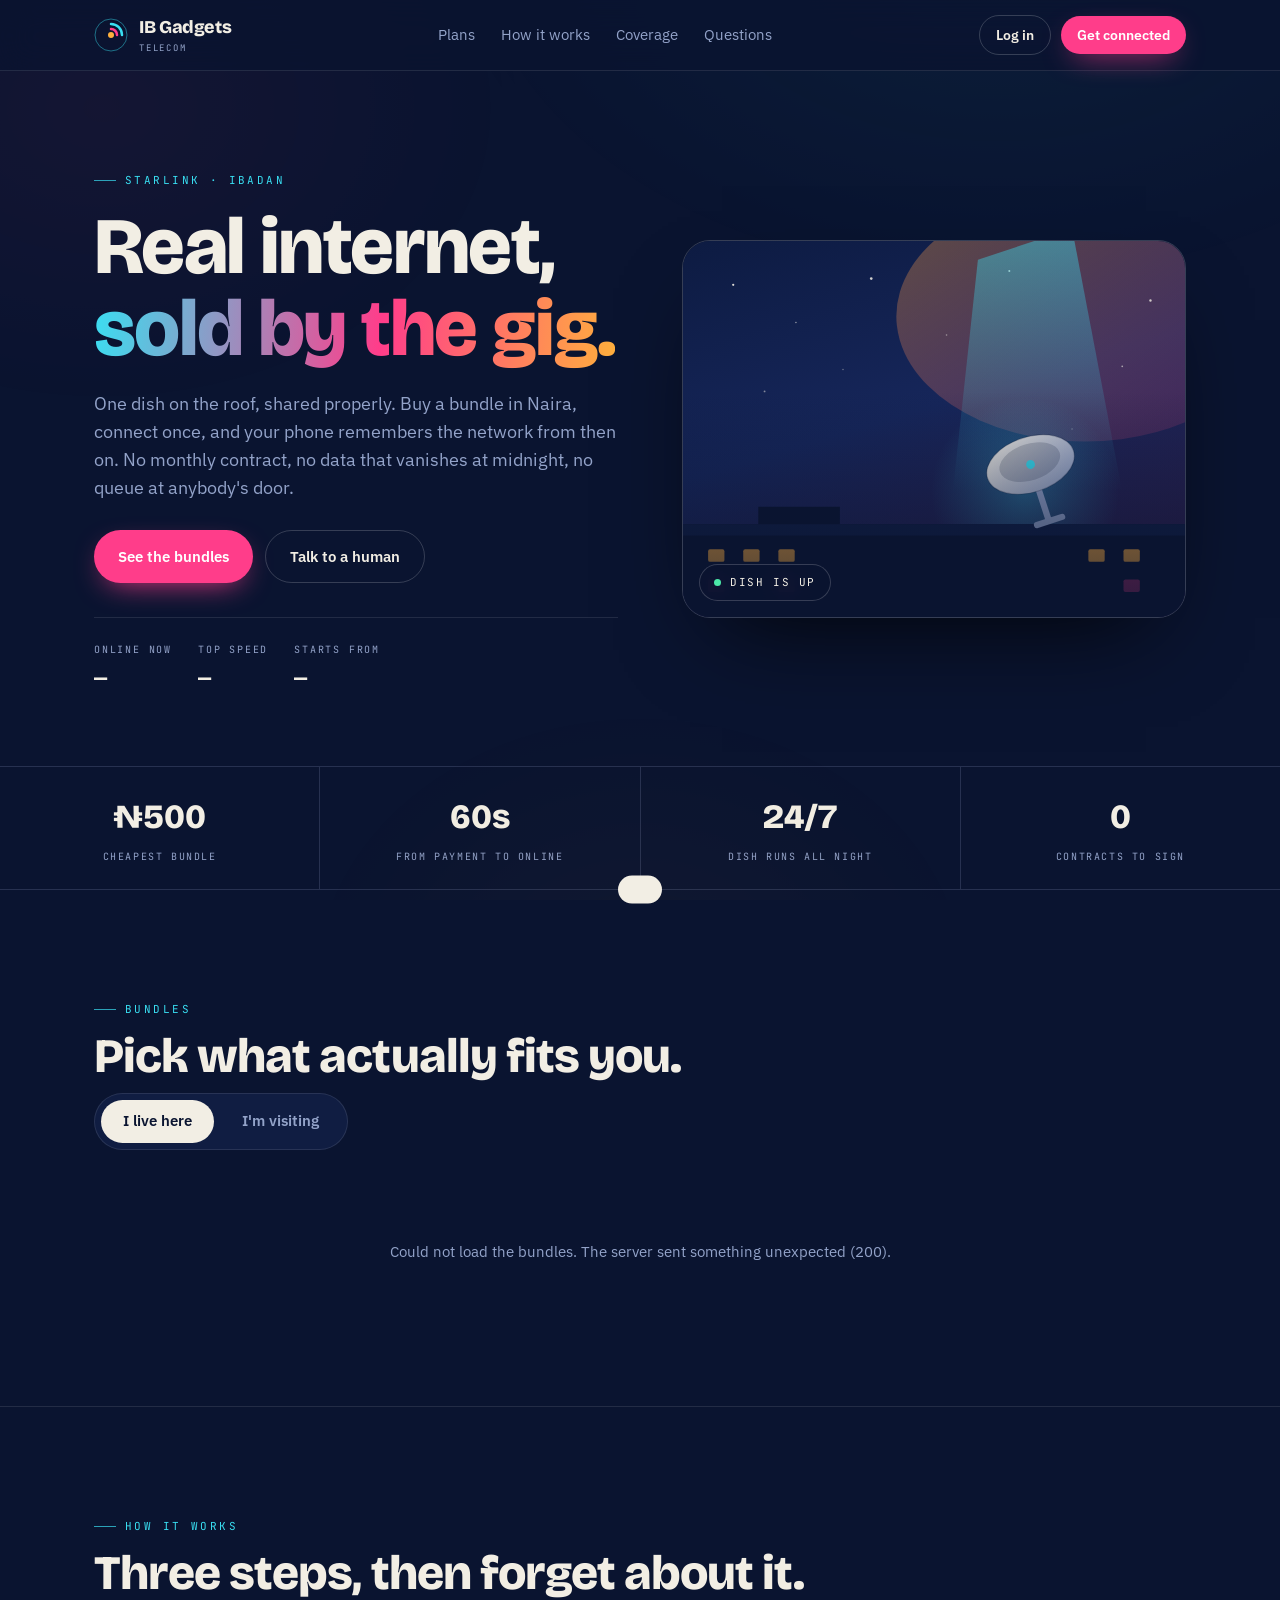
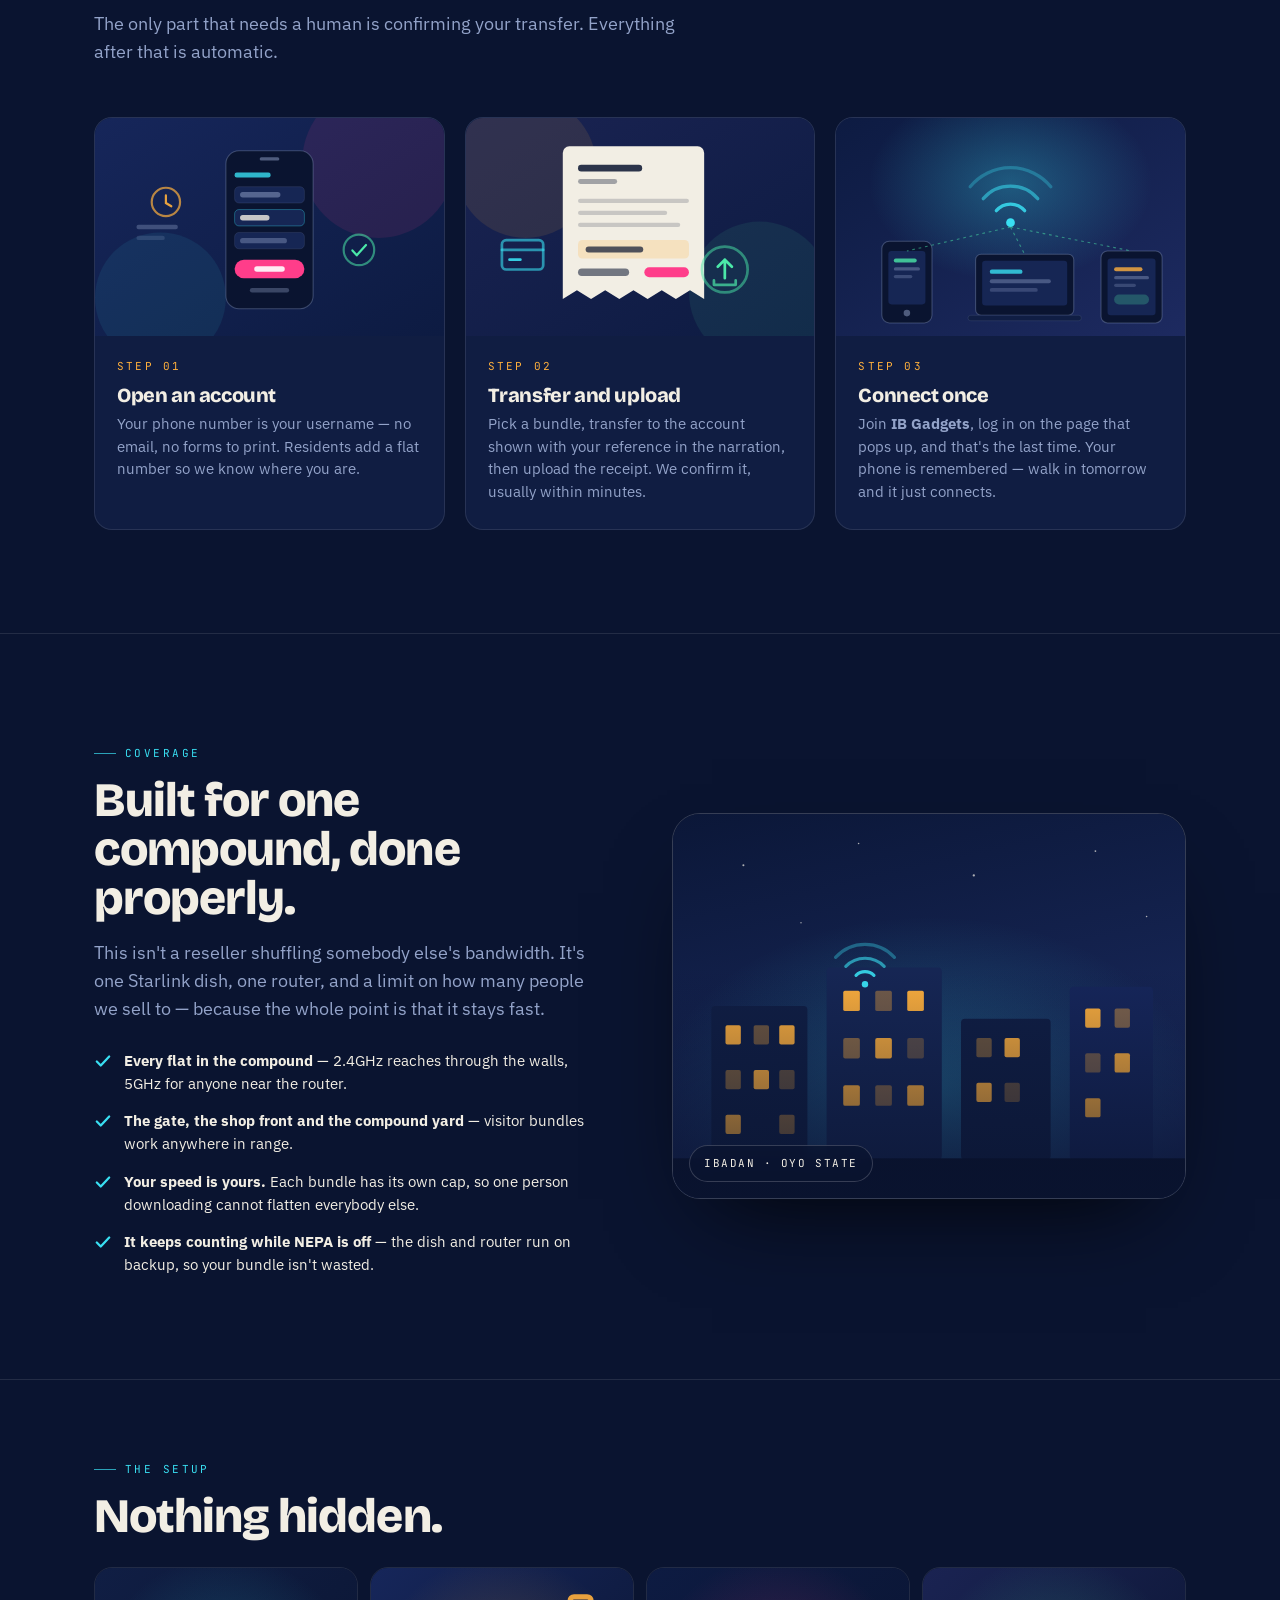
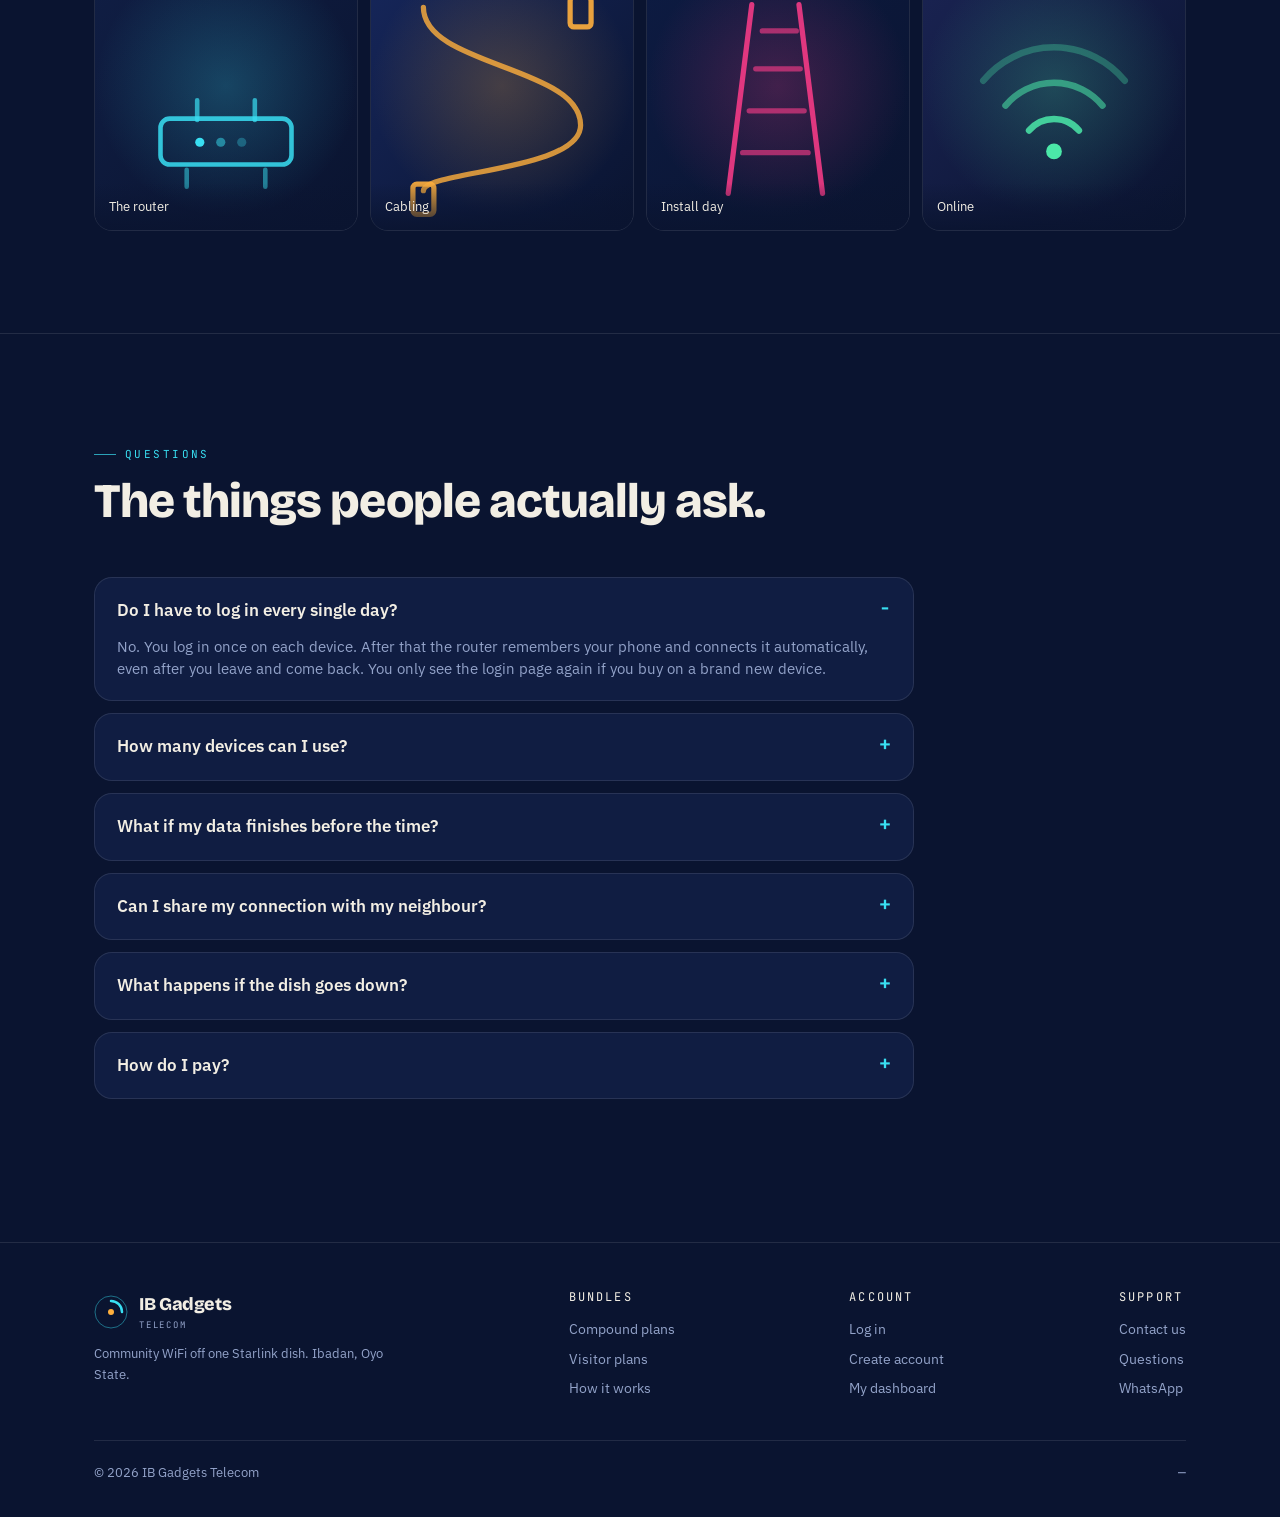
==== public_html/index.html @ 6f8d5c95 "Build the portal: backend, router sync, admin panel, rebuilt homepage Implements the system end to e" ====
<!DOCTYPE html>
<html lang="en">
<head>
<meta charset="UTF-8">
<meta name="viewport" content="width=device-width, initial-scale=1.0">
<title>IB Gadgets Telecom — Starlink WiFi for the compound</title>
<meta name="description" content="Fast, honest WiFi off one Starlink dish. Buy a data bundle in Naira, connect, and browse. For the compound and for visitors.">
<meta name="theme-color" content="#0A1430">
<link rel="preconnect" href="https://fonts.googleapis.com">
<link rel="preconnect" href="https://fonts.gstatic.com" crossorigin>
<link href="https://fonts.googleapis.com/css2?family=Bricolage+Grotesque:opsz,wght@12..96,400;12..96,600;12..96,800&family=IBM+Plex+Sans:wght@400;500;600&family=JetBrains+Mono:wght@400;700&display=swap" rel="stylesheet">
<link rel="stylesheet" href="assets/css/app.css">
</head>
<body>

<!-- ═══════════════════════ NAV ═══════════════════════ -->
<nav class="nav">
  <div class="wrap nav-in">
    <a class="brand" href="#top">
      <svg class="brand-mark" viewBox="0 0 34 34" fill="none" aria-hidden="true">
        <circle cx="17" cy="17" r="16" stroke="#39DFF2" stroke-opacity=".45"/>
        <path d="M17 6 A11 11 0 0 1 28 17" stroke="#39DFF2" stroke-width="2.5" stroke-linecap="round"/>
        <path d="M17 11 A6 6 0 0 1 23 17" stroke="#FF3D8A" stroke-width="2.5" stroke-linecap="round"/>
        <circle cx="17" cy="17" r="3" fill="#FFB03D"/>
      </svg>
      <span>IB Gadgets<small>Telecom</small></span>
    </a>

    <div class="nav-links">
      <a href="#plans">Plans</a>
      <a href="#how">How it works</a>
      <a href="#coverage">Coverage</a>
      <a href="#faq">Questions</a>
    </div>

    <div class="nav-cta" id="navCta">
      <button class="btn btn-ghost btn-sm" onclick="openAuth('login')">Log in</button>
      <button class="btn btn-primary btn-sm" onclick="openAuth('signup')">Get connected</button>
    </div>
  </div>
</nav>

<!-- ═══════════════════════ HERO ═══════════════════════ -->
<header class="hero" id="top">
  <div class="wrap hero-grid">
    <div>
      <span class="eyebrow">Starlink · Ibadan</span>
      <h1>Real internet,<br><span>sold by the gig.</span></h1>
      <p class="lede">
        One dish on the roof, shared properly. Buy a bundle in Naira, connect once,
        and your phone remembers the network from then on. No monthly contract,
        no data that vanishes at midnight, no queue at anybody's door.
      </p>

      <div class="hero-actions">
        <button class="btn btn-primary" onclick="scrollToPlans()">See the bundles</button>
        <button class="btn btn-ghost" onclick="openOv('ov-support')">Talk to a human</button>
      </div>

      <div class="hero-facts">
        <div>
          <div class="lbl">Online now</div>
          <div class="val num" id="liveCount">—</div>
        </div>
        <div>
          <div class="lbl">Top speed</div>
          <div class="val num" id="topSpeed">—</div>
        </div>
        <div>
          <div class="lbl">Starts from</div>
          <div class="val num" id="fromPrice">—</div>
        </div>
      </div>
    </div>

    <div class="shot">
      <img src="assets/img/hero-dish.svg" alt="The Starlink dish on the compound roof at dusk" width="800" height="600">
      <div class="shot-tag"><span class="dot-live"></span> Dish is up</div>
    </div>
  </div>
</header>

<!-- ═══════════════════════ TRUST STRIP ═══════════════════════ -->
<div class="strip">
  <div class="strip-in">
    <div class="strip-cell"><div class="val num">₦500</div><div class="lbl">Cheapest bundle</div></div>
    <div class="strip-cell"><div class="val num">60s</div><div class="lbl">From payment to online</div></div>
    <div class="strip-cell"><div class="val num">24/7</div><div class="lbl">Dish runs all night</div></div>
    <div class="strip-cell"><div class="val num">0</div><div class="lbl">Contracts to sign</div></div>
  </div>
</div>

<!-- ═══════════════════════ PLANS ═══════════════════════ -->
<section class="sec" id="plans">
  <div class="wrap">
    <div class="sec-head">
      <span class="eyebrow">Bundles</span>
      <h2>Pick what actually fits you.</h2>
      <div class="tabs" role="tablist">
        <button class="tab on" id="tab-compound" role="tab" onclick="setAud('compound')">I live here</button>
        <button class="tab"    id="tab-visitor"  role="tab" onclick="setAud('visitor')">I'm visiting</button>
      </div>
      <p class="tab-note" id="audNote"></p>
    </div>
    <div class="plans" id="planGrid">
      <p class="empty">Loading bundles…</p>
    </div>
  </div>
</section>

<!-- ═══════════════════════ HOW IT WORKS ═══════════════════════ -->
<section class="sec" id="how" style="border-top:1px solid var(--line)">
  <div class="wrap">
    <div class="sec-head">
      <span class="eyebrow">How it works</span>
      <h2>Three steps, then forget about it.</h2>
      <p class="lede">The only part that needs a human is confirming your transfer. Everything after that is automatic.</p>
    </div>

    <div class="steps">
      <article class="step">
        <div class="step-img"><img src="assets/img/step-1-signup.svg" alt="Creating an account with a phone number" width="640" height="400" loading="lazy"></div>
        <div class="step-body">
          <div class="step-n">STEP 01</div>
          <h3>Open an account</h3>
          <p>Your phone number is your username — no email, no forms to print. Residents add a flat number so we know where you are.</p>
        </div>
      </article>

      <article class="step">
        <div class="step-img"><img src="assets/img/step-2-pay.svg" alt="A bank transfer receipt being uploaded" width="640" height="400" loading="lazy"></div>
        <div class="step-body">
          <div class="step-n">STEP 02</div>
          <h3>Transfer and upload</h3>
          <p>Pick a bundle, transfer to the account shown with your reference in the narration, then upload the receipt. We confirm it, usually within minutes.</p>
        </div>
      </article>

      <article class="step">
        <div class="step-img"><img src="assets/img/step-3-browse.svg" alt="Devices connected and browsing" width="640" height="400" loading="lazy"></div>
        <div class="step-body">
          <div class="step-n">STEP 03</div>
          <h3>Connect once</h3>
          <p>Join <strong>IB Gadgets</strong>, log in on the page that pops up, and that's the last time. Your phone is remembered — walk in tomorrow and it just connects.</p>
        </div>
      </article>
    </div>
  </div>
</section>

<!-- ═══════════════════════ COVERAGE ═══════════════════════ -->
<section class="sec" id="coverage" style="border-top:1px solid var(--line)">
  <div class="wrap split">
    <div>
      <span class="eyebrow">Coverage</span>
      <h2 style="margin:14px 0 16px">Built for one compound, done properly.</h2>
      <p class="lede">
        This isn't a reseller shuffling somebody else's bandwidth. It's one Starlink dish,
        one router, and a limit on how many people we sell to — because the whole point is
        that it stays fast.
      </p>
      <ul class="checks">
        <li>
          <svg viewBox="0 0 16 16" fill="none" aria-hidden="true"><path d="M2.5 8.5l3.5 3.5 7.5-8" stroke="currentColor" stroke-width="2" stroke-linecap="round" stroke-linejoin="round"/></svg>
          <span><strong>Every flat in the compound</strong> — 2.4GHz reaches through the walls, 5GHz for anyone near the router.</span>
        </li>
        <li>
          <svg viewBox="0 0 16 16" fill="none" aria-hidden="true"><path d="M2.5 8.5l3.5 3.5 7.5-8" stroke="currentColor" stroke-width="2" stroke-linecap="round" stroke-linejoin="round"/></svg>
          <span><strong>The gate, the shop front and the compound yard</strong> — visitor bundles work anywhere in range.</span>
        </li>
        <li>
          <svg viewBox="0 0 16 16" fill="none" aria-hidden="true"><path d="M2.5 8.5l3.5 3.5 7.5-8" stroke="currentColor" stroke-width="2" stroke-linecap="round" stroke-linejoin="round"/></svg>
          <span><strong>Your speed is yours.</strong> Each bundle has its own cap, so one person downloading cannot flatten everybody else.</span>
        </li>
        <li>
          <svg viewBox="0 0 16 16" fill="none" aria-hidden="true"><path d="M2.5 8.5l3.5 3.5 7.5-8" stroke="currentColor" stroke-width="2" stroke-linecap="round" stroke-linejoin="round"/></svg>
          <span><strong>It keeps counting while NEPA is off</strong> — the dish and router run on backup, so your bundle isn't wasted.</span>
        </li>
      </ul>
    </div>

    <div class="split-media shot">
      <img src="assets/img/compound.svg" alt="The compound at night with the WiFi coverage area" width="800" height="600" loading="lazy">
      <div class="shot-tag">Ibadan · Oyo State</div>
    </div>
  </div>
</section>

<!-- ═══════════════════════ GALLERY ═══════════════════════ -->
<section class="sec" style="border-top:1px solid var(--line);padding-top:clamp(40px,6vw,72px)">
  <div class="wrap">
    <div class="sec-head" style="margin-bottom:26px">
      <span class="eyebrow">The setup</span>
      <h2 style="margin-top:14px">Nothing hidden.</h2>
    </div>
    <div class="gallery">
      <figure><img src="assets/img/gallery-1.svg" alt="The Mikrotik router on the wall" loading="lazy"><figcaption>The router</figcaption></figure>
      <figure><img src="assets/img/gallery-2.svg" alt="Cabling from the dish" loading="lazy"><figcaption>Cabling</figcaption></figure>
      <figure><img src="assets/img/gallery-3.svg" alt="Installation day" loading="lazy"><figcaption>Install day</figcaption></figure>
      <figure><img src="assets/img/gallery-4.svg" alt="People online in the compound" loading="lazy"><figcaption>Online</figcaption></figure>
    </div>
  </div>
</section>

<!-- ═══════════════════════ FAQ ═══════════════════════ -->
<section class="sec" id="faq" style="border-top:1px solid var(--line)">
  <div class="wrap">
    <div class="sec-head">
      <span class="eyebrow">Questions</span>
      <h2 style="margin-top:14px">The things people actually ask.</h2>
    </div>

    <div class="faq">
      <details open>
        <summary>Do I have to log in every single day?</summary>
        <p>No. You log in once on each device. After that the router remembers your phone and connects it automatically, even after you leave and come back. You only see the login page again if you buy on a brand new device.</p>
      </details>
      <details>
        <summary>How many devices can I use?</summary>
        <p>Each bundle says how many. If you need more — a laptop, a smart TV, your children's tablets — ask us and we can raise the limit on your account without changing your plan.</p>
      </details>
      <details>
        <summary>What if my data finishes before the time?</summary>
        <p>The connection stops and you buy again. Nothing else changes — same account, same devices, same login. Unlimited bundles never run out on data, only on time.</p>
      </details>
      <details>
        <summary>Can I share my connection with my neighbour?</summary>
        <p>Your own devices, yes, up to your device limit. Turning your phone into a hotspot for other people is not allowed — the router can see when it happens, and accounts that keep doing it get suspended. If two of you want to share properly, buy a bundle with more devices; it's cheaper than two accounts.</p>
      </details>
      <details>
        <summary>What happens if the dish goes down?</summary>
        <p>Your bundle's data doesn't move while you can't browse, but the clock on time-limited plans keeps running. If we ever have a long outage, message us and we'll extend you.</p>
      </details>
      <details>
        <summary>How do I pay?</summary>
        <p>Bank transfer with a reference code, then upload the receipt — that's the main way. USDT on BSC or TRON also works if that's easier for you. Card payment is coming.</p>
      </details>
    </div>
  </div>
</section>

<!-- ═══════════════════════ FOOTER ═══════════════════════ -->
<footer class="foot">
  <div class="wrap">
    <div class="foot-in">
      <div style="max-width:300px">
        <div class="brand" style="margin-bottom:12px">
          <svg class="brand-mark" viewBox="0 0 34 34" fill="none" aria-hidden="true">
            <circle cx="17" cy="17" r="16" stroke="#39DFF2" stroke-opacity=".45"/>
            <path d="M17 6 A11 11 0 0 1 28 17" stroke="#39DFF2" stroke-width="2.5" stroke-linecap="round"/>
            <circle cx="17" cy="17" r="3" fill="#FFB03D"/>
          </svg>
          <span>IB Gadgets<small>Telecom</small></span>
        </div>
        <p class="hint">Community WiFi off one Starlink dish. Ibadan, Oyo State.</p>
      </div>

      <div>
        <h4>Bundles</h4>
        <a href="#plans">Compound plans</a>
        <a href="#plans">Visitor plans</a>
        <a href="#how">How it works</a>
      </div>

      <div>
        <h4>Account</h4>
        <a href="#" onclick="openAuth('login');return false">Log in</a>
        <a href="#" onclick="openAuth('signup');return false">Create account</a>
        <a href="dashboard.html">My dashboard</a>
      </div>

      <div>
        <h4>Support</h4>
        <a href="#" onclick="openOv('ov-support');return false">Contact us</a>
        <a href="#faq">Questions</a>
        <a id="footWhatsapp" href="#">WhatsApp</a>
      </div>
    </div>

    <div class="foot-bottom">
      <span>© <span id="year"></span> IB Gadgets Telecom</span>
      <span class="num" id="footStatus">—</span>
    </div>
  </div>
</footer>

<!-- ═══════════════════════ AUTH MODAL ═══════════════════════ -->
<div class="overlay" id="ov-auth" onclick="if(event.target===this)closeAll()">
  <div class="modal" role="dialog" aria-modal="true" aria-labelledby="authTitle">
    <div class="modal-head">
      <div>
        <h3 id="authTitle">Create your account</h3>
        <p class="hint" style="margin-top:5px" id="authSub">Takes about a minute.</p>
      </div>
      <button class="x" onclick="closeAll()" aria-label="Close">×</button>
    </div>

    <form id="authForm" onsubmit="return submitAuth(event)">
      <div class="field">
        <label for="f-phone">Phone number</label>
        <input id="f-phone" name="phone" inputmode="tel" autocomplete="tel" placeholder="0803 111 2222" required>
        <div class="hint">This is your username. Use the number you actually carry.</div>
      </div>

      <div id="signupFields">
        <div class="field">
          <label for="f-name">Full name</label>
          <input id="f-name" name="full_name" autocomplete="name" placeholder="Ada Bright">
        </div>
        <div class="row-2">
          <div class="field">
            <label for="f-type">You are</label>
            <select id="f-type" name="type" onchange="toggleFlat()">
              <option value="compound">Living in the compound</option>
              <option value="visitor">Visiting / outside</option>
            </select>
          </div>
          <div class="field" id="flatField">
            <label for="f-flat">Flat or house no.</label>
            <input id="f-flat" name="flat_no" placeholder="4B">
          </div>
        </div>
      </div>

      <div class="field">
        <label for="f-pass">Password</label>
        <input id="f-pass" name="password" type="password" autocomplete="current-password" placeholder="At least 6 characters" required>
      </div>

      <button class="btn btn-primary btn-block" style="margin-top:10px" id="authBtn" type="submit">Create account</button>
      <p class="hint" style="text-align:center;margin-top:14px" id="authSwap"></p>
    </form>
  </div>
</div>

<!-- ═══════════════════════ CHECKOUT MODAL ═══════════════════════ -->
<div class="overlay" id="ov-buy" onclick="if(event.target===this)closeAll()">
  <div class="modal" role="dialog" aria-modal="true" aria-labelledby="buyTitle">
    <div class="modal-head">
      <div>
        <h3 id="buyTitle">Checkout</h3>
        <p class="hint" style="margin-top:5px" id="buySub"></p>
      </div>
      <button class="x" onclick="closeAll()" aria-label="Close">×</button>
    </div>

    <!-- step 1: choose method -->
    <div id="buyStep1">
      <div class="summary">
        <div class="srow"><span id="sumName">—</span><span class="num" id="sumPrice">—</span></div>
        <div class="srow"><span id="sumDetail" class="hint">—</span></div>
        <div class="srow total"><span>Total</span><span class="num" id="sumTotal">—</span></div>
      </div>

      <div class="pay-opts" id="payOpts">
        <label class="pay-opt on" data-method="bank_transfer">
          <input type="radio" name="paymethod" value="bank_transfer" checked hidden>
          <div><div class="t">Bank transfer</div><div class="d">Transfer, upload the receipt, we confirm.</div></div>
        </label>
        <label class="pay-opt" data-method="usdt_bsc">
          <input type="radio" name="paymethod" value="usdt_bsc" hidden>
          <div><div class="t">USDT · BSC (BEP-20)</div><div class="d">Paste the transaction hash after sending.</div></div>
        </label>
        <label class="pay-opt" data-method="usdt_tron">
          <input type="radio" name="paymethod" value="usdt_tron" hidden>
          <div><div class="t">USDT · TRON (TRC-20)</div><div class="d">Paste the transaction hash after sending.</div></div>
        </label>
      </div>

      <button class="btn btn-primary btn-block" id="buyGo" onclick="startPurchase()">Continue</button>
      <p class="hint" style="text-align:center;margin-top:12px">You'll see the account details on the next screen.</p>
    </div>

    <!-- step 2: pay -->
    <div id="buyStep2" class="hide">
      <div id="payBank" class="hide">
        <div class="bank-card">
          <div class="bank-row"><span class="k">Bank</span><span class="v" id="bkBank">—</span></div>
          <div class="bank-row"><span class="k">Account name</span><span class="v" id="bkName">—</span></div>
          <div class="bank-row">
            <span class="k">Account number</span>
            <span class="v num" id="bkNo">—</span>
          </div>
          <div class="bank-row"><span class="k">Amount</span><span class="v num" id="bkAmt">—</span></div>
        </div>

        <p class="hint" style="text-align:center">Put this in the transfer narration</p>
        <div class="ref" id="bkRef">—</div>
        <button class="btn btn-ghost btn-sm btn-block" onclick="copyRef()">Copy reference</button>
      </div>

      <div id="payUsdt" class="hide">
        <div class="bank-card">
          <div class="bank-row"><span class="k">Network</span><span class="v" id="usChain">—</span></div>
          <div class="bank-row"><span class="k">Send</span><span class="v num" id="usAmt">—</span></div>
        </div>
        <p class="hint" style="text-align:center;margin-bottom:8px">To this address</p>
        <div class="ref" id="usAddr" style="font-size:12px;letter-spacing:.06em;word-break:break-all">—</div>

        <div class="field" style="margin-top:16px">
          <label for="f-hash">Transaction hash</label>
          <input id="f-hash" placeholder="0x…" autocomplete="off">
        </div>
        <button class="btn btn-beam btn-block" onclick="submitHash()">Submit hash</button>
      </div>

      <div id="proofBox" class="hide" style="margin-top:20px">
        <div class="field">
          <label for="f-proof">Receipt screenshot</label>
          <input id="f-proof" type="file" accept="image/jpeg,image/png,image/webp">
          <div class="hint">JPG, PNG or WebP, under 5 MB.</div>
        </div>
        <button class="btn btn-primary btn-block" onclick="uploadProof()">Upload receipt</button>
      </div>

      <p class="hint" style="text-align:center;margin-top:16px">
        Once we confirm, your bundle goes live within a minute.
        <a href="dashboard.html" style="color:var(--beam)">Check your dashboard</a>.
      </p>
    </div>
  </div>
</div>

<!-- ═══════════════════════ SUPPORT MODAL ═══════════════════════ -->
<div class="overlay" id="ov-support" onclick="if(event.target===this)closeAll()">
  <div class="modal" style="max-width:420px" role="dialog" aria-modal="true">
    <div class="modal-head">
      <div><h3>Talk to us</h3><p class="hint" style="margin-top:5px">Fastest on WhatsApp.</p></div>
      <button class="x" onclick="closeAll()" aria-label="Close">×</button>
    </div>
    <div class="bank-card">
      <div class="bank-row"><span class="k">Phone</span><span class="v num" id="supPhone">—</span></div>
      <div class="bank-row"><span class="k">WhatsApp</span><span class="v num" id="supWa">—</span></div>
    </div>
    <a class="btn btn-primary btn-block" id="supWaBtn" href="#" target="_blank" rel="noopener">Open WhatsApp</a>
  </div>
</div>

<div class="toast" id="toast" role="status" aria-live="polite"></div>

<script src="assets/js/api.js"></script>
<script src="assets/js/site.js"></script>
</body>
</html>
---- public_html/assets/css/app.css ----
/* =====================================================================
   IB GADGETS TELECOM
   Palette: night sky (Starlink) + Nigerian street-print pigments.
   Tokens carried over unchanged from the original portal build.
   ===================================================================== */

:root{
  --night:#0A1430;
  --deep:#101E44;
  --panel:#162654;
  --line:rgba(255,255,255,.10);
  --line-2:rgba(255,255,255,.18);
  --pink:#FF3D8A;
  --amber:#FFB03D;
  --beam:#39DFF2;
  --mint:#4BE8A8;
  --cream:#F2EEE4;
  --muted:#93A3C9;

  --display:'Bricolage Grotesque',system-ui,sans-serif;
  --body:'IBM Plex Sans',system-ui,sans-serif;
  --mono:'JetBrains Mono',ui-monospace,monospace;

  --r-s:10px; --r-m:18px; --r-l:28px;
  --pad:clamp(18px,4vw,44px);
  --maxw:1180px;
}

*{box-sizing:border-box;margin:0;padding:0}
html{scroll-behavior:smooth}
body{
  background:var(--night);
  color:var(--cream);
  font-family:var(--body);
  font-size:16px;
  line-height:1.55;
  -webkit-font-smoothing:antialiased;
  overflow-x:hidden;
}
body::before{
  content:'';position:fixed;inset:0;pointer-events:none;z-index:0;opacity:.35;
  background:
    radial-gradient(900px 600px at 78% -8%, rgba(57,223,242,.16), transparent 62%),
    radial-gradient(700px 520px at 8% 12%, rgba(255,61,138,.13), transparent 60%),
    radial-gradient(600px 500px at 50% 110%, rgba(255,176,61,.10), transparent 60%);
}
img{max-width:100%;display:block}
button{font:inherit;cursor:pointer;border:0;background:none;color:inherit}
input,select,textarea{font:inherit}
a{color:inherit;text-decoration:none}

.wrap{max-width:var(--maxw);margin:0 auto;padding:0 var(--pad);position:relative;z-index:1}
.hide{display:none !important}
.sec{padding:clamp(52px,8vw,104px) 0}

/* ---------- type ---------- */
h1,h2,h3,h4{font-family:var(--display);line-height:1.02;letter-spacing:-.02em;font-weight:800}
h1{font-size:clamp(38px,7.2vw,80px)}
h2{font-size:clamp(28px,4.6vw,48px)}
h3{font-size:clamp(19px,2.4vw,26px)}
.eyebrow{
  font-family:var(--mono);font-size:11px;letter-spacing:.22em;text-transform:uppercase;
  color:var(--beam);display:inline-flex;align-items:center;gap:9px;
}
.eyebrow::before{content:'';width:22px;height:1px;background:var(--beam);opacity:.7}
.lede{color:var(--muted);font-size:clamp(15px,1.9vw,18px);max-width:56ch}
.num{font-family:var(--mono);font-variant-numeric:tabular-nums}
.sec-head{margin-bottom:clamp(28px,4vw,52px)}
.sec-head h2{margin:14px 0 12px}

/* ---------- buttons ---------- */
.btn{
  display:inline-flex;align-items:center;justify-content:center;gap:9px;
  padding:14px 24px;border-radius:999px;font-weight:600;font-size:15px;
  transition:transform .16s ease, box-shadow .16s ease, background .16s ease;
  white-space:nowrap;
}
.btn:active{transform:translateY(1px)}
.btn-primary{background:var(--pink);color:#fff;box-shadow:0 10px 30px -12px var(--pink)}
.btn-primary:hover{background:#ff5b9d;box-shadow:0 16px 40px -14px var(--pink)}
.btn-beam{background:var(--beam);color:#052029;box-shadow:0 10px 30px -12px var(--beam)}
.btn-beam:hover{background:#5be9f8}
.btn-ghost{border:1px solid var(--line-2);color:var(--cream)}
.btn-ghost:hover{border-color:var(--beam);color:var(--beam)}
.btn-sm{padding:9px 16px;font-size:13.5px}
.btn-block{width:100%}
.btn[disabled]{opacity:.5;pointer-events:none}
.btn:focus-visible,a:focus-visible,input:focus-visible,select:focus-visible,.tab:focus-visible{
  outline:2px solid var(--beam);outline-offset:3px
}

/* ---------- nav ---------- */
.nav{position:sticky;top:0;z-index:60;backdrop-filter:blur(16px);
  background:rgba(10,20,48,.82);border-bottom:1px solid var(--line)}
.nav-in{display:flex;align-items:center;justify-content:space-between;gap:16px;height:70px}
.brand{display:flex;align-items:center;gap:11px;font-family:var(--display);font-weight:800;font-size:18px;letter-spacing:-.02em}
.brand-mark{width:34px;height:34px;flex:0 0 34px}
.brand small{display:block;font-family:var(--mono);font-size:9px;letter-spacing:.2em;color:var(--muted);font-weight:400;text-transform:uppercase}
.nav-links{display:flex;gap:26px;align-items:center;font-size:14.5px;color:var(--muted)}
.nav-links a:hover{color:var(--cream)}
.nav-cta{display:flex;gap:10px;align-items:center}
@media(max-width:880px){.nav-links{display:none}}
@media(max-width:520px){.nav-cta .btn-ghost{display:none}}

/* ---------- hero ---------- */
.hero{position:relative;padding:clamp(46px,8vw,92px) 0 clamp(40px,6vw,70px);overflow:hidden}
.hero-grid{display:grid;grid-template-columns:1.02fr .98fr;gap:clamp(28px,5vw,64px);align-items:center}
@media(max-width:900px){.hero-grid{grid-template-columns:1fr;gap:34px}}
.hero h1{margin:18px 0 20px}
.hero h1 span{
  background:linear-gradient(96deg,var(--beam),var(--pink) 55%,var(--amber));
  -webkit-background-clip:text;background-clip:text;color:transparent;
}
.hero-actions{display:flex;gap:12px;flex-wrap:wrap;margin-top:28px}
.hero-facts{display:flex;gap:26px;margin-top:34px;flex-wrap:wrap;padding-top:24px;border-top:1px solid var(--line)}
.hero-facts .lbl{font-family:var(--mono);font-size:10px;letter-spacing:.18em;text-transform:uppercase;color:var(--muted);margin-bottom:4px}
.hero-facts .val{font-size:22px;font-weight:700}

/* the photo, with the beam graphic riding over it */
.shot{position:relative;border-radius:var(--r-l);overflow:hidden;border:1px solid var(--line-2);
  box-shadow:0 40px 90px -40px rgba(0,0,0,.9)}
.shot img{width:100%;height:100%;object-fit:cover;aspect-ratio:4/3}
.shot::after{content:'';position:absolute;inset:0;
  background:linear-gradient(180deg,transparent 40%,rgba(10,20,48,.75));pointer-events:none}
.shot-tag{
  position:absolute;left:16px;bottom:16px;z-index:2;display:flex;align-items:center;gap:9px;
  background:rgba(10,20,48,.72);backdrop-filter:blur(10px);border:1px solid var(--line-2);
  padding:9px 14px;border-radius:999px;font-family:var(--mono);font-size:11px;
  letter-spacing:.14em;text-transform:uppercase;
}
.dot-live{width:7px;height:7px;border-radius:50%;background:var(--mint);
  box-shadow:0 0 0 0 rgba(75,232,168,.7);animation:pulse 2.2s infinite}
@keyframes pulse{
  70%{box-shadow:0 0 0 9px rgba(75,232,168,0)}
  100%{box-shadow:0 0 0 0 rgba(75,232,168,0)}
}

/* ---------- trust strip ---------- */
.strip{border-block:1px solid var(--line);background:rgba(22,38,84,.35)}
.strip-in{display:grid;grid-template-columns:repeat(4,1fr);gap:1px;background:var(--line)}
.strip-cell{background:var(--night);padding:24px var(--pad);text-align:center}
.strip-cell .val{font-family:var(--display);font-size:clamp(24px,3.4vw,34px);font-weight:800}
.strip-cell .lbl{font-family:var(--mono);font-size:10px;letter-spacing:.16em;text-transform:uppercase;color:var(--muted);margin-top:6px}
@media(max-width:760px){.strip-in{grid-template-columns:repeat(2,1fr)}}

/* ---------- plans ---------- */
.tabs{display:inline-flex;gap:6px;padding:6px;border:1px solid var(--line);border-radius:999px;background:rgba(22,38,84,.5)}
.tab{padding:10px 22px;border-radius:999px;font-size:14.5px;font-weight:600;color:var(--muted);transition:.16s}
.tab.on{background:var(--cream);color:var(--night)}
.tab-note{color:var(--muted);font-size:15px;max-width:64ch;margin:20px 0 30px}
.plans{display:grid;grid-template-columns:repeat(auto-fit,minmax(268px,1fr));gap:18px}
.plan{
  position:relative;background:linear-gradient(180deg,rgba(22,38,84,.9),rgba(16,30,68,.7));
  border:1px solid var(--line);border-radius:var(--r-m);padding:26px 24px 24px;
  display:flex;flex-direction:column;transition:transform .18s ease,border-color .18s ease;
}
.plan:hover{transform:translateY(-4px);border-color:var(--line-2)}
.plan.featured{border-color:rgba(255,61,138,.55);box-shadow:0 24px 60px -34px var(--pink)}
.plan-flag{position:absolute;top:-11px;left:24px;background:var(--pink);color:#fff;
  font-family:var(--mono);font-size:9.5px;letter-spacing:.16em;text-transform:uppercase;
  padding:5px 11px;border-radius:999px}
.plan-top{display:flex;align-items:flex-start;justify-content:space-between;gap:12px}
.bars{display:flex;align-items:flex-end;gap:3px;height:22px}
.bars i{width:4px;border-radius:2px;background:var(--line-2);display:block}
.bars i.on{background:var(--beam)}
.plan h3{margin-bottom:7px}
.plan .sub{color:var(--muted);font-size:14px;min-height:42px}
.plan .price{font-family:var(--display);font-size:38px;font-weight:800;margin:16px 0 4px}
.plan .per{font-family:var(--mono);font-size:10.5px;letter-spacing:.16em;text-transform:uppercase;color:var(--muted)}
.plan ul{list-style:none;margin:20px 0;display:grid;gap:10px}
.plan li{display:flex;align-items:center;gap:10px;font-size:14.5px}
.plan li svg{width:15px;height:15px;flex:0 0 15px;color:var(--mint)}
.plan .btn{margin-top:auto}

/* ---------- steps ---------- */
.steps{display:grid;grid-template-columns:repeat(3,1fr);gap:20px}
@media(max-width:860px){.steps{grid-template-columns:1fr}}
.step{background:rgba(22,38,84,.5);border:1px solid var(--line);border-radius:var(--r-m);overflow:hidden}
.step-img{aspect-ratio:16/10;background:var(--deep)}
.step-img img{width:100%;height:100%;object-fit:cover}
.step-body{padding:22px 22px 26px}
.step-n{font-family:var(--mono);font-size:11px;letter-spacing:.2em;color:var(--amber);margin-bottom:10px}
.step h3{margin-bottom:8px;font-size:20px}
.step p{color:var(--muted);font-size:14.5px}

/* ---------- split feature ---------- */
.split{display:grid;grid-template-columns:1fr 1fr;gap:clamp(28px,5vw,64px);align-items:center}
@media(max-width:900px){.split{grid-template-columns:1fr}}
.split.flip .split-media{order:-1}
@media(max-width:900px){.split.flip .split-media{order:0}}
.checks{list-style:none;display:grid;gap:14px;margin-top:26px}
.checks li{display:flex;gap:12px;align-items:flex-start;font-size:15px}
.checks svg{width:18px;height:18px;flex:0 0 18px;color:var(--beam);margin-top:3px}

/* ---------- gallery ---------- */
.gallery{display:grid;grid-template-columns:repeat(4,1fr);gap:12px}
@media(max-width:860px){.gallery{grid-template-columns:repeat(2,1fr)}}
.gallery figure{border-radius:var(--r-m);overflow:hidden;border:1px solid var(--line);position:relative}
.gallery img{width:100%;height:100%;object-fit:cover;aspect-ratio:1;transition:transform .4s ease}
.gallery figure:hover img{transform:scale(1.05)}
.gallery figcaption{
  position:absolute;left:0;right:0;bottom:0;padding:14px;font-size:12.5px;
  background:linear-gradient(transparent,rgba(10,20,48,.9));
}

/* ---------- faq ---------- */
.faq{display:grid;gap:12px;max-width:820px}
.faq details{background:rgba(22,38,84,.5);border:1px solid var(--line);border-radius:var(--r-m);padding:20px 22px}
.faq summary{cursor:pointer;font-weight:600;font-size:16.5px;list-style:none;display:flex;justify-content:space-between;gap:16px}
.faq summary::-webkit-details-marker{display:none}
.faq summary::after{content:'+';font-family:var(--mono);color:var(--beam);font-size:20px;line-height:1}
.faq details[open] summary::after{content:'−'}
.faq p{color:var(--muted);font-size:14.5px;margin-top:12px}

/* ---------- footer ---------- */
.foot{border-top:1px solid var(--line);padding:48px 0 34px;margin-top:40px}
.foot-in{display:flex;justify-content:space-between;gap:28px;flex-wrap:wrap}
.foot a{color:var(--muted);font-size:14px;display:block;padding:4px 0}
.foot a:hover{color:var(--cream)}
.foot h4{font-size:12px;font-family:var(--mono);letter-spacing:.18em;text-transform:uppercase;color:var(--cream);margin-bottom:12px;font-weight:400}
.foot-bottom{margin-top:36px;padding-top:22px;border-top:1px solid var(--line);
  color:var(--muted);font-size:13px;display:flex;justify-content:space-between;gap:16px;flex-wrap:wrap}

/* ---------- modals ---------- */
.overlay{
  position:fixed;inset:0;z-index:100;background:rgba(5,10,26,.78);backdrop-filter:blur(8px);
  display:none;align-items:center;justify-content:center;padding:20px;overflow-y:auto;
}
.overlay.open{display:flex}
.modal{
  background:linear-gradient(180deg,#16265480,#101E44);border:1px solid var(--line-2);
  border-radius:var(--r-l);padding:30px;width:100%;max-width:470px;
  backdrop-filter:blur(20px);max-height:92vh;overflow-y:auto;
}
.modal-head{display:flex;justify-content:space-between;align-items:flex-start;gap:16px;margin-bottom:24px}
.x{width:34px;height:34px;border-radius:50%;border:1px solid var(--line);flex:0 0 34px;
  display:grid;place-items:center;font-size:20px;color:var(--muted)}
.x:hover{border-color:var(--pink);color:var(--pink)}
.field{margin-bottom:15px}
.field label{display:block;font-family:var(--mono);font-size:10.5px;letter-spacing:.14em;
  text-transform:uppercase;color:var(--muted);margin-bottom:7px}
.field input,.field select,.field textarea{
  width:100%;padding:13px 15px;border-radius:var(--r-s);background:rgba(10,20,48,.7);
  border:1px solid var(--line-2);color:var(--cream);
}
.field input:focus,.field select:focus{border-color:var(--beam);outline:none}
.field .hint{font-size:12.5px;color:var(--muted);margin-top:6px}
.hint{font-size:13px;color:var(--muted)}
.row-2{display:grid;grid-template-columns:1fr 1fr;gap:12px}
@media(max-width:440px){.row-2{grid-template-columns:1fr}}

.summary{background:rgba(10,20,48,.6);border:1px solid var(--line);border-radius:var(--r-m);padding:18px;margin-bottom:20px}
.srow{display:flex;justify-content:space-between;gap:12px;padding:7px 0;font-size:14.5px}
.srow.total{border-top:1px solid var(--line);margin-top:8px;padding-top:14px;font-weight:700;font-size:18px}
.pay-opts{display:grid;gap:10px;margin-bottom:18px}
.pay-opt{display:flex;align-items:center;gap:12px;padding:14px 16px;border-radius:var(--r-m);
  border:1px solid var(--line-2);cursor:pointer;transition:.16s}
.pay-opt:hover{border-color:var(--line-2)}
.pay-opt.on{border-color:var(--beam);background:rgba(57,223,242,.08)}
.pay-opt .t{font-weight:600;font-size:14.5px}
.pay-opt .d{font-size:12.5px;color:var(--muted)}

.bank-card{background:rgba(10,20,48,.7);border:1px dashed var(--line-2);border-radius:var(--r-m);padding:18px;margin-bottom:16px}
.bank-row{display:flex;justify-content:space-between;gap:12px;padding:8px 0;font-size:14.5px;align-items:center}
.bank-row .k{color:var(--muted);font-size:12.5px;font-family:var(--mono);letter-spacing:.1em;text-transform:uppercase}
.bank-row .v{font-weight:600}
.copy{font-family:var(--mono);font-size:11px;color:var(--beam);border:1px solid var(--line-2);
  padding:4px 9px;border-radius:999px}
.ref{font-family:var(--mono);font-size:20px;letter-spacing:.18em;color:var(--amber);text-align:center;
  padding:14px;background:rgba(255,176,61,.08);border:1px solid rgba(255,176,61,.3);border-radius:var(--r-m);margin:14px 0}

/* ---------- toast ---------- */
.toast{
  position:fixed;left:50%;bottom:30px;transform:translate(-50%,120%);z-index:200;
  background:var(--cream);color:var(--night);padding:14px 22px;border-radius:999px;
  font-weight:600;font-size:14.5px;transition:transform .3s cubic-bezier(.2,.9,.3,1.2);
  box-shadow:0 20px 50px -20px rgba(0,0,0,.8);max-width:90vw;text-align:center;
}
.toast.show{transform:translate(-50%,0)}
.toast.bad{background:var(--pink);color:#fff}

/* ---------- dashboard / admin shared ---------- */
.panel{background:rgba(22,38,84,.5);border:1px solid var(--line);border-radius:var(--r-m);padding:24px}
.panel h3{margin-bottom:16px}
.meter{height:10px;border-radius:999px;background:rgba(10,20,48,.8);overflow:hidden;margin:14px 0 8px}
.meter i{display:block;height:100%;border-radius:999px;
  background:linear-gradient(90deg,var(--beam),var(--mint))}
.meter i.warn{background:linear-gradient(90deg,var(--amber),var(--pink))}
.tbl{width:100%;border-collapse:collapse;font-size:14px}
.tbl th{text-align:left;font-family:var(--mono);font-size:10px;letter-spacing:.14em;
  text-transform:uppercase;color:var(--muted);padding:10px;border-bottom:1px solid var(--line);white-space:nowrap}
.tbl td{padding:12px 10px;border-bottom:1px solid var(--line);vertical-align:middle}
.tbl tr:hover td{background:rgba(255,255,255,.02)}
.tbl-scroll{overflow-x:auto}
.pill{display:inline-block;padding:3px 10px;border-radius:999px;font-size:11px;
  font-family:var(--mono);letter-spacing:.08em;text-transform:uppercase}
.pill.ok{background:rgba(75,232,168,.16);color:var(--mint)}
.pill.warn{background:rgba(255,176,61,.16);color:var(--amber)}
.pill.bad{background:rgba(255,61,138,.16);color:var(--pink)}
.pill.dim{background:rgba(147,163,201,.14);color:var(--muted)}
.grid-stats{display:grid;grid-template-columns:repeat(auto-fit,minmax(170px,1fr));gap:14px}
.stat{background:rgba(22,38,84,.5);border:1px solid var(--line);border-radius:var(--r-m);padding:20px}
.stat .lbl{font-family:var(--mono);font-size:10px;letter-spacing:.16em;text-transform:uppercase;color:var(--muted)}
.stat .val{font-family:var(--display);font-size:32px;font-weight:800;margin-top:8px}
.empty{color:var(--muted);text-align:center;padding:40px 20px;font-size:14.5px}
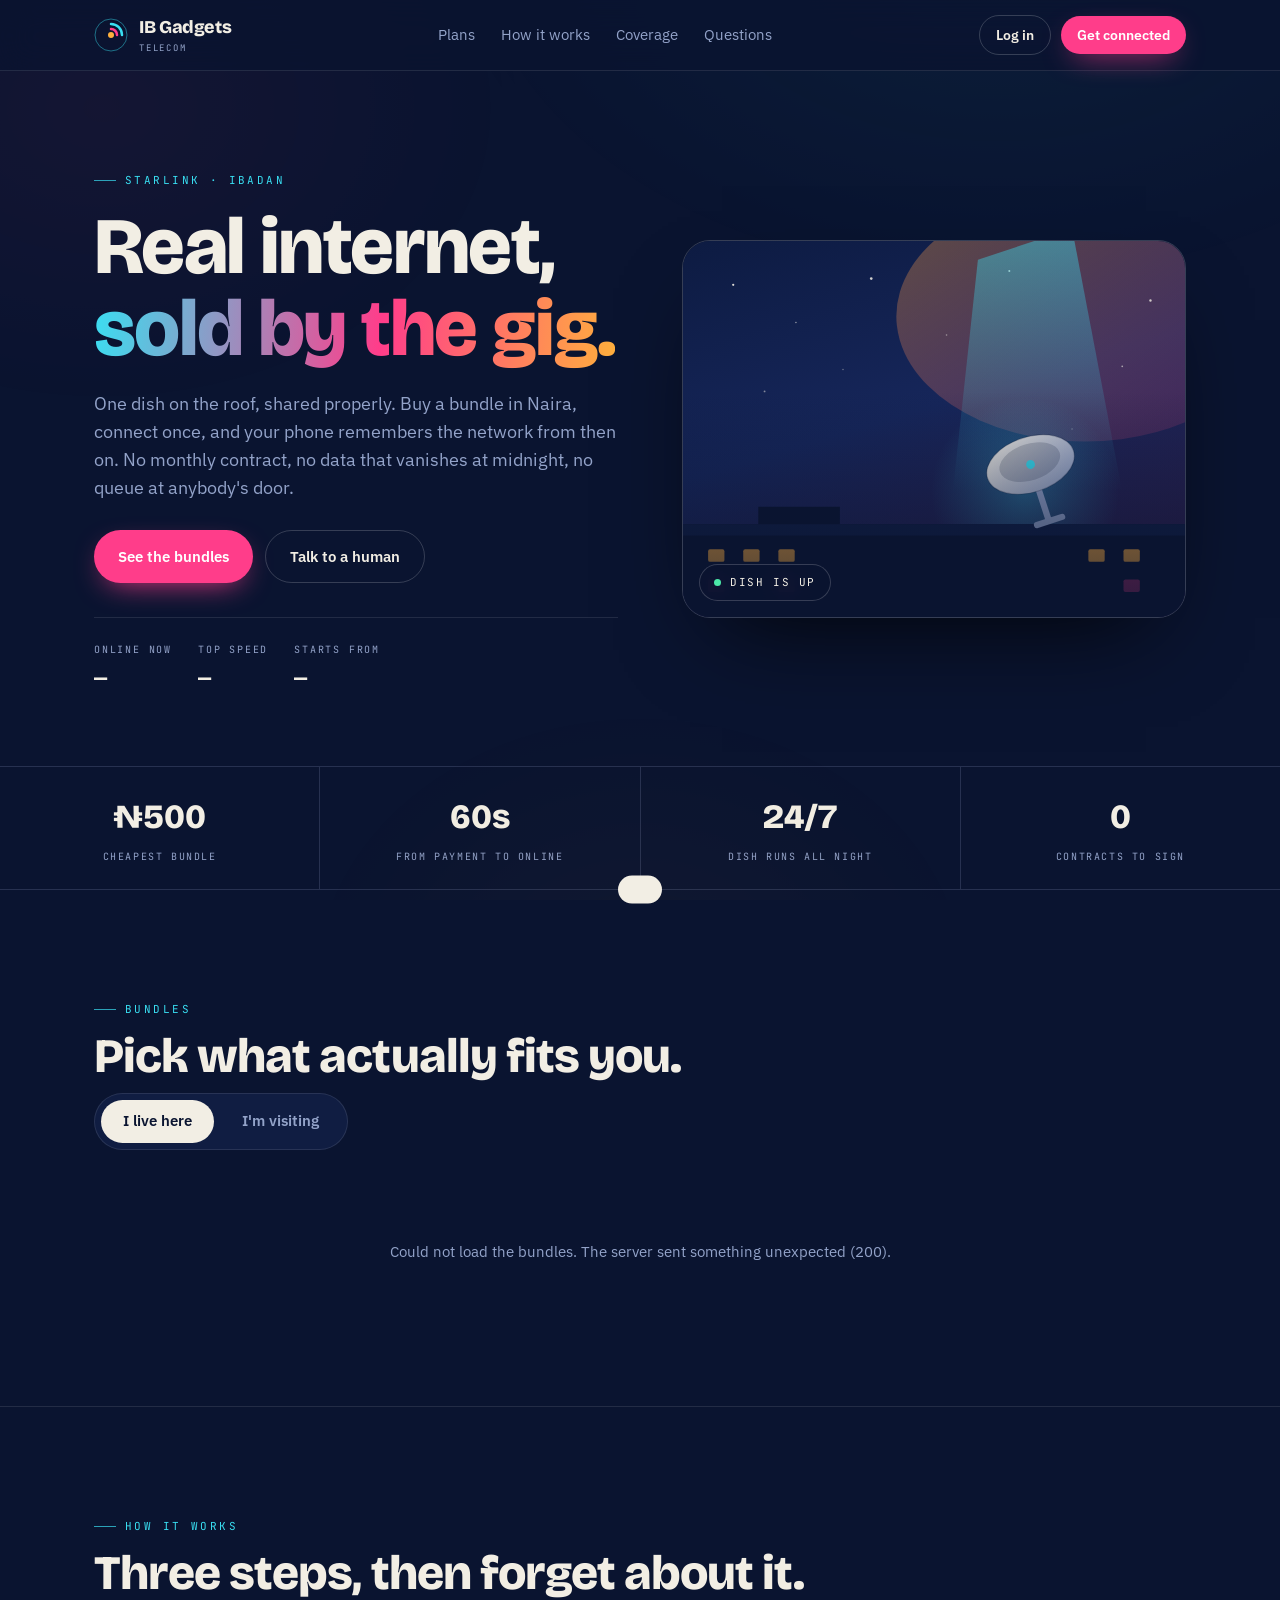
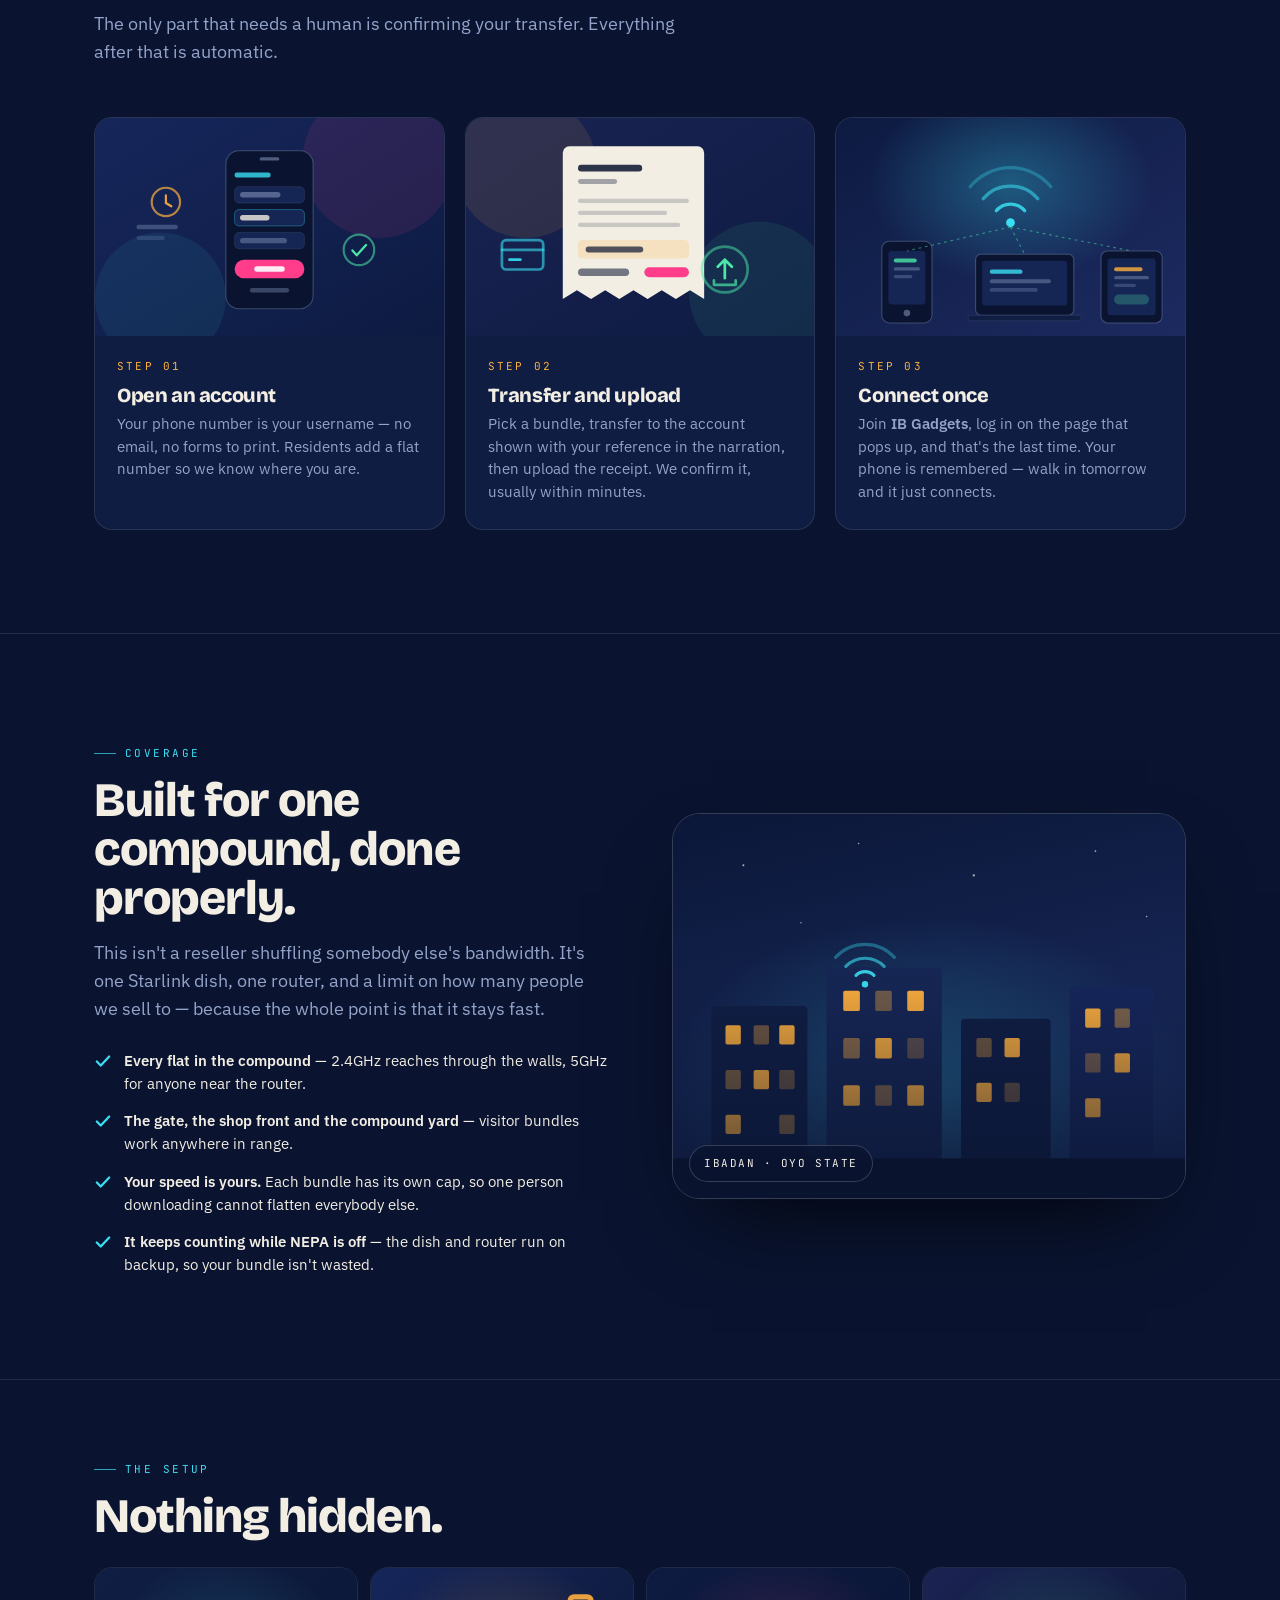
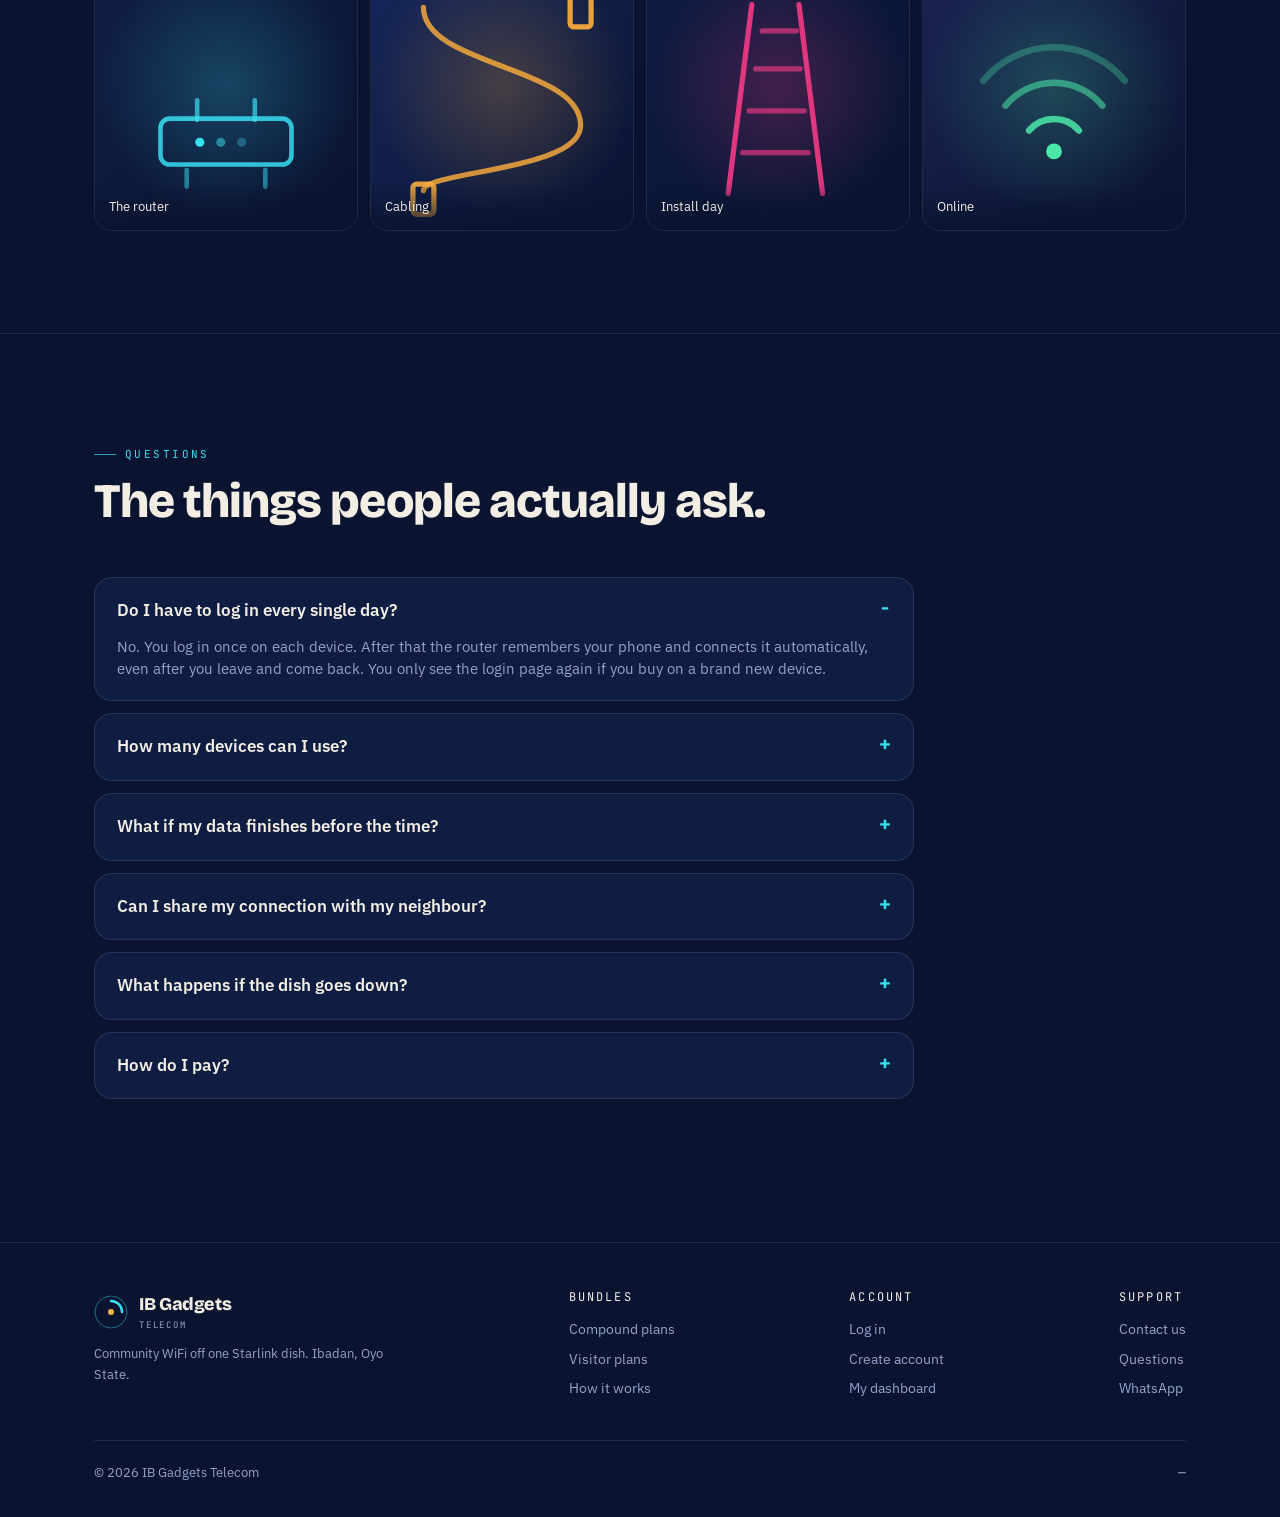
==== commit 12c18bc2: "Serve fonts locally so the walled garden shows a styled page The pages pulled three families from fo" ====
--- a/public_html/index.html
+++ b/public_html/index.html
@@ -6,9 +6,7 @@
 <title>IB Gadgets Telecom — Starlink WiFi for the compound</title>
 <meta name="description" content="Fast, honest WiFi off one Starlink dish. Buy a data bundle in Naira, connect, and browse. For the compound and for visitors.">
 <meta name="theme-color" content="#0A1430">
-<link rel="preconnect" href="https://fonts.googleapis.com">
-<link rel="preconnect" href="https://fonts.gstatic.com" crossorigin>
-<link href="https://fonts.googleapis.com/css2?family=Bricolage+Grotesque:opsz,wght@12..96,400;12..96,600;12..96,800&family=IBM+Plex+Sans:wght@400;500;600&family=JetBrains+Mono:wght@400;700&display=swap" rel="stylesheet">
+<link rel="stylesheet" href="assets/css/fonts.css">
 <link rel="stylesheet" href="assets/css/app.css">
 </head>
 <body>
@@ -34,8 +32,8 @@
     </div>
 
     <div class="nav-cta" id="navCta">
-      <button class="btn btn-ghost btn-sm" onclick="openAuth('login')">Log in</button>
-      <button class="btn btn-primary btn-sm" onclick="openAuth('signup')">Get connected</button>
+      <button class="btn btn-ghost btn-sm" data-action="auth-login">Log in</button>
+      <button class="btn btn-primary btn-sm" data-action="auth-signup">Get connected</button>
     </div>
   </div>
 </nav>
@@ -53,8 +51,8 @@
       </p>
 
       <div class="hero-actions">
-        <button class="btn btn-primary" onclick="scrollToPlans()">See the bundles</button>
-        <button class="btn btn-ghost" onclick="openOv('ov-support')">Talk to a human</button>
+        <button class="btn btn-primary" data-action="scroll-plans">See the bundles</button>
+        <button class="btn btn-ghost" data-action="open-support">Talk to a human</button>
       </div>
 
       <div class="hero-facts">
@@ -97,8 +95,8 @@
       <span class="eyebrow">Bundles</span>
       <h2>Pick what actually fits you.</h2>
       <div class="tabs" role="tablist">
-        <button class="tab on" id="tab-compound" role="tab" onclick="setAud('compound')">I live here</button>
-        <button class="tab"    id="tab-visitor"  role="tab" onclick="setAud('visitor')">I'm visiting</button>
+        <button class="tab on" id="tab-compound" role="tab" data-action="aud" data-aud="compound">I live here</button>
+        <button class="tab"    id="tab-visitor"  role="tab" data-action="aud" data-aud="visitor">I'm visiting</button>
       </div>
       <p class="tab-note" id="audNote"></p>
     </div>
@@ -264,14 +262,14 @@
 
       <div>
         <h4>Account</h4>
-        <a href="#" onclick="openAuth('login');return false">Log in</a>
-        <a href="#" onclick="openAuth('signup');return false">Create account</a>
+        <a href="#" data-action="auth-login">Log in</a>
+        <a href="#" data-action="auth-signup">Create account</a>
         <a href="dashboard.html">My dashboard</a>
       </div>
 
       <div>
         <h4>Support</h4>
-        <a href="#" onclick="openOv('ov-support');return false">Contact us</a>
+        <a href="#" data-action="open-support">Contact us</a>
         <a href="#faq">Questions</a>
         <a id="footWhatsapp" href="#">WhatsApp</a>
       </div>
@@ -285,17 +283,17 @@
 </footer>
 
 <!-- ═══════════════════════ AUTH MODAL ═══════════════════════ -->
-<div class="overlay" id="ov-auth" onclick="if(event.target===this)closeAll()">
+<div class="overlay" id="ov-auth" >
   <div class="modal" role="dialog" aria-modal="true" aria-labelledby="authTitle">
     <div class="modal-head">
       <div>
         <h3 id="authTitle">Create your account</h3>
         <p class="hint" style="margin-top:5px" id="authSub">Takes about a minute.</p>
       </div>
-      <button class="x" onclick="closeAll()" aria-label="Close">×</button>
-    </div>
-
-    <form id="authForm" onsubmit="return submitAuth(event)">
+      <button class="x" data-action="close" aria-label="Close">×</button>
+    </div>
+
+    <form id="authForm" data-submit="auth">
       <div class="field">
         <label for="f-phone">Phone number</label>
         <input id="f-phone" name="phone" inputmode="tel" autocomplete="tel" placeholder="0803 111 2222" required>
@@ -310,7 +308,7 @@
         <div class="row-2">
           <div class="field">
             <label for="f-type">You are</label>
-            <select id="f-type" name="type" onchange="toggleFlat()">
+            <select id="f-type" name="type" data-change="toggle-flat">
               <option value="compound">Living in the compound</option>
               <option value="visitor">Visiting / outside</option>
             </select>
@@ -334,14 +332,14 @@
 </div>
 
 <!-- ═══════════════════════ CHECKOUT MODAL ═══════════════════════ -->
-<div class="overlay" id="ov-buy" onclick="if(event.target===this)closeAll()">
+<div class="overlay" id="ov-buy" >
   <div class="modal" role="dialog" aria-modal="true" aria-labelledby="buyTitle">
     <div class="modal-head">
       <div>
         <h3 id="buyTitle">Checkout</h3>
         <p class="hint" style="margin-top:5px" id="buySub"></p>
       </div>
-      <button class="x" onclick="closeAll()" aria-label="Close">×</button>
+      <button class="x" data-action="close" aria-label="Close">×</button>
     </div>
 
     <!-- step 1: choose method -->
@@ -367,13 +365,24 @@
         </label>
       </div>
 
-      <button class="btn btn-primary btn-block" id="buyGo" onclick="startPurchase()">Continue</button>
+      <button class="btn btn-primary btn-block" id="buyGo" data-action="start-purchase">Continue</button>
       <p class="hint" style="text-align:center;margin-top:12px">You'll see the account details on the next screen.</p>
     </div>
 
     <!-- step 2: pay -->
     <div id="buyStep2" class="hide">
       <div id="payBank" class="hide">
+        <!-- shown only when OPay generated an account for this one payment -->
+        <div id="autoNotice" class="hide" style="background:rgba(75,232,168,.10);border:1px solid rgba(75,232,168,.35);border-radius:var(--r-m);padding:14px 16px;margin-bottom:16px">
+          <div style="display:flex;align-items:center;gap:9px;font-weight:600;font-size:14.5px;color:var(--mint)">
+            <span class="dot-live"></span> Switches on by itself
+          </div>
+          <p class="hint" style="margin-top:6px">
+            This account number belongs to this purchase only. Transfer the exact amount and
+            your bundle goes live on its own — nothing to upload, nobody to wait for.
+          </p>
+        </div>
+
         <div class="bank-card">
           <div class="bank-row"><span class="k">Bank</span><span class="v" id="bkBank">—</span></div>
           <div class="bank-row"><span class="k">Account name</span><span class="v" id="bkName">—</span></div>
@@ -382,11 +391,18 @@
             <span class="v num" id="bkNo">—</span>
           </div>
           <div class="bank-row"><span class="k">Amount</span><span class="v num" id="bkAmt">—</span></div>
-        </div>
-
-        <p class="hint" style="text-align:center">Put this in the transfer narration</p>
-        <div class="ref" id="bkRef">—</div>
-        <button class="btn btn-ghost btn-sm btn-block" onclick="copyRef()">Copy reference</button>
+          <div class="bank-row hide" id="bkExpiryRow">
+            <span class="k">Pay before</span><span class="v num" id="bkExpiry">—</span>
+          </div>
+        </div>
+
+        <button class="btn btn-beam btn-sm btn-block" style="margin-bottom:14px" data-action="copy-account">Copy account number</button>
+
+        <div id="manualRef">
+          <p class="hint" style="text-align:center">Put this in the transfer narration</p>
+          <div class="ref" id="bkRef">—</div>
+          <button class="btn btn-ghost btn-sm btn-block" data-action="copy-ref">Copy reference</button>
+        </div>
       </div>
 
       <div id="payUsdt" class="hide">
@@ -401,7 +417,7 @@
           <label for="f-hash">Transaction hash</label>
           <input id="f-hash" placeholder="0x…" autocomplete="off">
         </div>
-        <button class="btn btn-beam btn-block" onclick="submitHash()">Submit hash</button>
+        <button class="btn btn-beam btn-block" data-action="submit-hash">Submit hash</button>
       </div>
 
       <div id="proofBox" class="hide" style="margin-top:20px">
@@ -410,10 +426,10 @@
           <input id="f-proof" type="file" accept="image/jpeg,image/png,image/webp">
           <div class="hint">JPG, PNG or WebP, under 5 MB.</div>
         </div>
-        <button class="btn btn-primary btn-block" onclick="uploadProof()">Upload receipt</button>
-      </div>
-
-      <p class="hint" style="text-align:center;margin-top:16px">
+        <button class="btn btn-primary btn-block" data-action="upload-proof">Upload receipt</button>
+      </div>
+
+      <p class="hint" style="text-align:center;margin-top:16px" id="buyFoot">
         Once we confirm, your bundle goes live within a minute.
         <a href="dashboard.html" style="color:var(--beam)">Check your dashboard</a>.
       </p>
@@ -422,11 +438,11 @@
 </div>
 
 <!-- ═══════════════════════ SUPPORT MODAL ═══════════════════════ -->
-<div class="overlay" id="ov-support" onclick="if(event.target===this)closeAll()">
+<div class="overlay" id="ov-support" >
   <div class="modal" style="max-width:420px" role="dialog" aria-modal="true">
     <div class="modal-head">
       <div><h3>Talk to us</h3><p class="hint" style="margin-top:5px">Fastest on WhatsApp.</p></div>
-      <button class="x" onclick="closeAll()" aria-label="Close">×</button>
+      <button class="x" data-action="close" aria-label="Close">×</button>
     </div>
     <div class="bank-card">
       <div class="bank-row"><span class="k">Phone</span><span class="v num" id="supPhone">—</span></div>
--- a/public_html/assets/css/fonts.css
+++ b/public_html/assets/css/fonts.css
@@ -0,0 +1,175 @@
+/* =====================================================================
+   Self-hosted fonts.
+
+   These used to load from fonts.googleapis.com. Fine for a normal site,
+   wrong for this one: a customer who has not paid yet sits inside the
+   walled garden, which allows our domain and nothing else. The font
+   request goes nowhere, the browser waits out its timeout, and the
+   signup page — the very first thing anyone sees — sits unstyled for
+   seconds on a phone.
+
+   Whitelisting Google would have fixed the symptom by handing out free
+   access to a Google CDN. Serving the files ourselves fixes the cause,
+   and is faster for paying customers too: no extra DNS lookup and TLS
+   handshake to a third party before any text can render.
+
+   All three families are variable fonts, so each weight below shares one
+   file. latin and latin-ext only — cyrillic and greek would be bytes
+   customers pay for and never read.
+   ===================================================================== */
+
+@font-face {
+  font-family: 'Bricolage Grotesque';
+  font-style: normal;
+  font-weight: 400;
+  font-stretch: 100%;
+  font-display: swap;
+  src: url(../fonts/BricolageGrotesque-latin-ext.woff2) format('woff2');
+  unicode-range: U+0100-02BA, U+02BD-02C5, U+02C7-02CC, U+02CE-02D7, U+02DD-02FF, U+0304, U+0308, U+0329, U+1D00-1DBF, U+1E00-1E9F, U+1EF2-1EFF, U+2020, U+20A0-20AB, U+20AD-20C0, U+2113, U+2C60-2C7F, U+A720-A7FF;
+}
+
+@font-face {
+  font-family: 'Bricolage Grotesque';
+  font-style: normal;
+  font-weight: 400;
+  font-stretch: 100%;
+  font-display: swap;
+  src: url(../fonts/BricolageGrotesque-latin.woff2) format('woff2');
+  unicode-range: U+0000-00FF, U+0131, U+0152-0153, U+02BB-02BC, U+02C6, U+02DA, U+02DC, U+0304, U+0308, U+0329, U+2000-206F, U+20AC, U+2122, U+2191, U+2193, U+2212, U+2215, U+FEFF, U+FFFD;
+}
+
+@font-face {
+  font-family: 'Bricolage Grotesque';
+  font-style: normal;
+  font-weight: 600;
+  font-stretch: 100%;
+  font-display: swap;
+  src: url(../fonts/BricolageGrotesque-latin-ext.woff2) format('woff2');
+  unicode-range: U+0100-02BA, U+02BD-02C5, U+02C7-02CC, U+02CE-02D7, U+02DD-02FF, U+0304, U+0308, U+0329, U+1D00-1DBF, U+1E00-1E9F, U+1EF2-1EFF, U+2020, U+20A0-20AB, U+20AD-20C0, U+2113, U+2C60-2C7F, U+A720-A7FF;
+}
+
+@font-face {
+  font-family: 'Bricolage Grotesque';
+  font-style: normal;
+  font-weight: 600;
+  font-stretch: 100%;
+  font-display: swap;
+  src: url(../fonts/BricolageGrotesque-latin.woff2) format('woff2');
+  unicode-range: U+0000-00FF, U+0131, U+0152-0153, U+02BB-02BC, U+02C6, U+02DA, U+02DC, U+0304, U+0308, U+0329, U+2000-206F, U+20AC, U+2122, U+2191, U+2193, U+2212, U+2215, U+FEFF, U+FFFD;
+}
+
+@font-face {
+  font-family: 'Bricolage Grotesque';
+  font-style: normal;
+  font-weight: 800;
+  font-stretch: 100%;
+  font-display: swap;
+  src: url(../fonts/BricolageGrotesque-latin-ext.woff2) format('woff2');
+  unicode-range: U+0100-02BA, U+02BD-02C5, U+02C7-02CC, U+02CE-02D7, U+02DD-02FF, U+0304, U+0308, U+0329, U+1D00-1DBF, U+1E00-1E9F, U+1EF2-1EFF, U+2020, U+20A0-20AB, U+20AD-20C0, U+2113, U+2C60-2C7F, U+A720-A7FF;
+}
+
+@font-face {
+  font-family: 'Bricolage Grotesque';
+  font-style: normal;
+  font-weight: 800;
+  font-stretch: 100%;
+  font-display: swap;
+  src: url(../fonts/BricolageGrotesque-latin.woff2) format('woff2');
+  unicode-range: U+0000-00FF, U+0131, U+0152-0153, U+02BB-02BC, U+02C6, U+02DA, U+02DC, U+0304, U+0308, U+0329, U+2000-206F, U+20AC, U+2122, U+2191, U+2193, U+2212, U+2215, U+FEFF, U+FFFD;
+}
+
+@font-face {
+  font-family: 'IBM Plex Sans';
+  font-style: normal;
+  font-weight: 400;
+  font-stretch: 100%;
+  font-display: swap;
+  src: url(../fonts/IBMPlexSans-latin-ext.woff2) format('woff2');
+  unicode-range: U+0100-02BA, U+02BD-02C5, U+02C7-02CC, U+02CE-02D7, U+02DD-02FF, U+0304, U+0308, U+0329, U+1D00-1DBF, U+1E00-1E9F, U+1EF2-1EFF, U+2020, U+20A0-20AB, U+20AD-20C0, U+2113, U+2C60-2C7F, U+A720-A7FF;
+}
+
+@font-face {
+  font-family: 'IBM Plex Sans';
+  font-style: normal;
+  font-weight: 400;
+  font-stretch: 100%;
+  font-display: swap;
+  src: url(../fonts/IBMPlexSans-latin.woff2) format('woff2');
+  unicode-range: U+0000-00FF, U+0131, U+0152-0153, U+02BB-02BC, U+02C6, U+02DA, U+02DC, U+0304, U+0308, U+0329, U+2000-206F, U+20AC, U+2122, U+2191, U+2193, U+2212, U+2215, U+FEFF, U+FFFD;
+}
+
+@font-face {
+  font-family: 'IBM Plex Sans';
+  font-style: normal;
+  font-weight: 500;
+  font-stretch: 100%;
+  font-display: swap;
+  src: url(../fonts/IBMPlexSans-latin-ext.woff2) format('woff2');
+  unicode-range: U+0100-02BA, U+02BD-02C5, U+02C7-02CC, U+02CE-02D7, U+02DD-02FF, U+0304, U+0308, U+0329, U+1D00-1DBF, U+1E00-1E9F, U+1EF2-1EFF, U+2020, U+20A0-20AB, U+20AD-20C0, U+2113, U+2C60-2C7F, U+A720-A7FF;
+}
+
+@font-face {
+  font-family: 'IBM Plex Sans';
+  font-style: normal;
+  font-weight: 500;
+  font-stretch: 100%;
+  font-display: swap;
+  src: url(../fonts/IBMPlexSans-latin.woff2) format('woff2');
+  unicode-range: U+0000-00FF, U+0131, U+0152-0153, U+02BB-02BC, U+02C6, U+02DA, U+02DC, U+0304, U+0308, U+0329, U+2000-206F, U+20AC, U+2122, U+2191, U+2193, U+2212, U+2215, U+FEFF, U+FFFD;
+}
+
+@font-face {
+  font-family: 'IBM Plex Sans';
+  font-style: normal;
+  font-weight: 600;
+  font-stretch: 100%;
+  font-display: swap;
+  src: url(../fonts/IBMPlexSans-latin-ext.woff2) format('woff2');
+  unicode-range: U+0100-02BA, U+02BD-02C5, U+02C7-02CC, U+02CE-02D7, U+02DD-02FF, U+0304, U+0308, U+0329, U+1D00-1DBF, U+1E00-1E9F, U+1EF2-1EFF, U+2020, U+20A0-20AB, U+20AD-20C0, U+2113, U+2C60-2C7F, U+A720-A7FF;
+}
+
+@font-face {
+  font-family: 'IBM Plex Sans';
+  font-style: normal;
+  font-weight: 600;
+  font-stretch: 100%;
+  font-display: swap;
+  src: url(../fonts/IBMPlexSans-latin.woff2) format('woff2');
+  unicode-range: U+0000-00FF, U+0131, U+0152-0153, U+02BB-02BC, U+02C6, U+02DA, U+02DC, U+0304, U+0308, U+0329, U+2000-206F, U+20AC, U+2122, U+2191, U+2193, U+2212, U+2215, U+FEFF, U+FFFD;
+}
+
+@font-face {
+  font-family: 'JetBrains Mono';
+  font-style: normal;
+  font-weight: 400;
+  font-display: swap;
+  src: url(../fonts/JetBrainsMono-latin-ext.woff2) format('woff2');
+  unicode-range: U+0100-02BA, U+02BD-02C5, U+02C7-02CC, U+02CE-02D7, U+02DD-02FF, U+0304, U+0308, U+0329, U+1D00-1DBF, U+1E00-1E9F, U+1EF2-1EFF, U+2020, U+20A0-20AB, U+20AD-20C0, U+2113, U+2C60-2C7F, U+A720-A7FF;
+}
+
+@font-face {
+  font-family: 'JetBrains Mono';
+  font-style: normal;
+  font-weight: 400;
+  font-display: swap;
+  src: url(../fonts/JetBrainsMono-latin.woff2) format('woff2');
+  unicode-range: U+0000-00FF, U+0131, U+0152-0153, U+02BB-02BC, U+02C6, U+02DA, U+02DC, U+0304, U+0308, U+0329, U+2000-206F, U+20AC, U+2122, U+2191, U+2193, U+2212, U+2215, U+FEFF, U+FFFD;
+}
+
+@font-face {
+  font-family: 'JetBrains Mono';
+  font-style: normal;
+  font-weight: 700;
+  font-display: swap;
+  src: url(../fonts/JetBrainsMono-latin-ext.woff2) format('woff2');
+  unicode-range: U+0100-02BA, U+02BD-02C5, U+02C7-02CC, U+02CE-02D7, U+02DD-02FF, U+0304, U+0308, U+0329, U+1D00-1DBF, U+1E00-1E9F, U+1EF2-1EFF, U+2020, U+20A0-20AB, U+20AD-20C0, U+2113, U+2C60-2C7F, U+A720-A7FF;
+}
+
+@font-face {
+  font-family: 'JetBrains Mono';
+  font-style: normal;
+  font-weight: 700;
+  font-display: swap;
+  src: url(../fonts/JetBrainsMono-latin.woff2) format('woff2');
+  unicode-range: U+0000-00FF, U+0131, U+0152-0153, U+02BB-02BC, U+02C6, U+02DA, U+02DC, U+0304, U+0308, U+0329, U+2000-206F, U+20AC, U+2122, U+2191, U+2193, U+2212, U+2215, U+FEFF, U+FFFD;
+}
